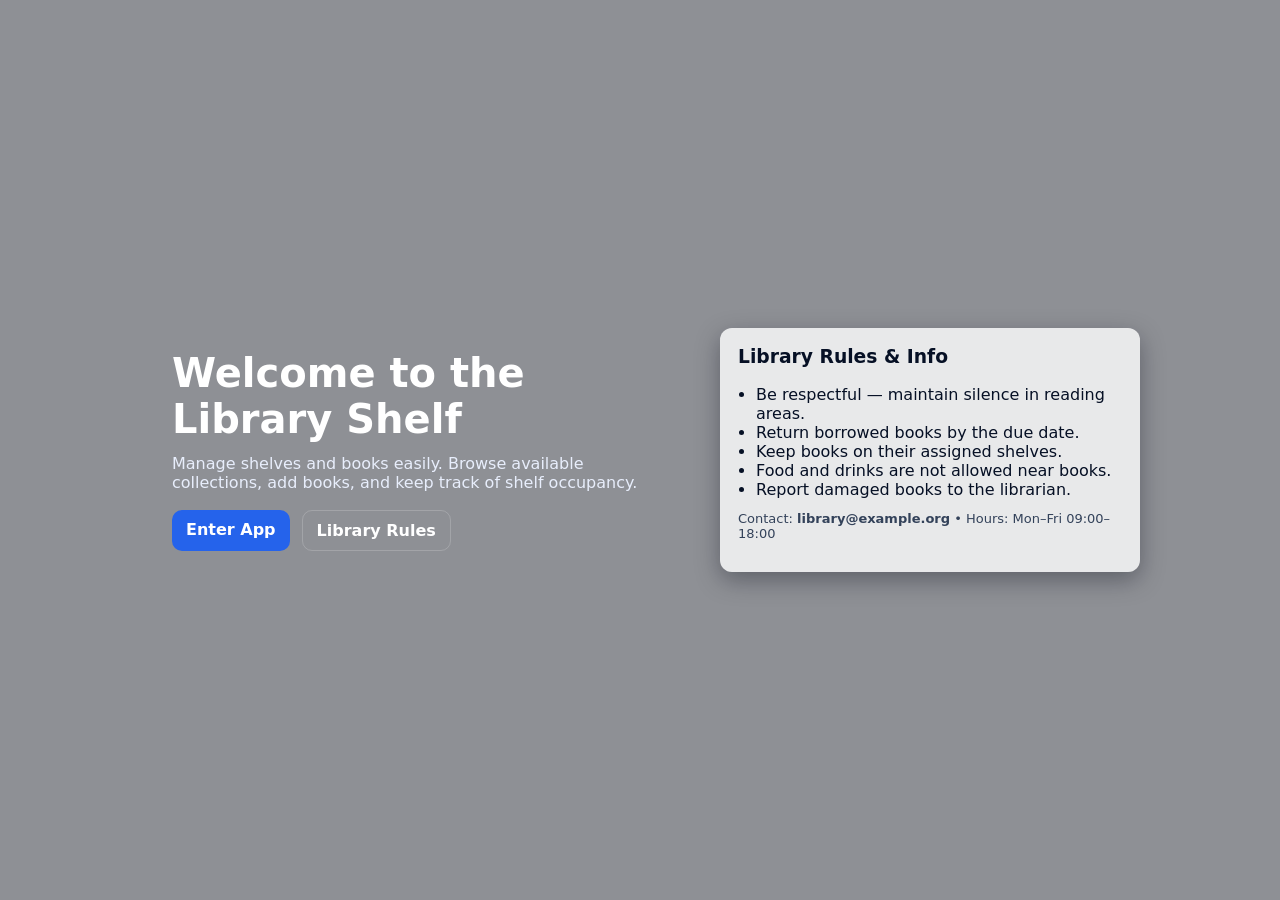
==== src/main/resources/static/index.html @ 95181f1b "Initial import: library-shelf project" ====
<!doctype html>
<html lang="en">
  <head>
    <meta charset="utf-8" />
    <meta name="viewport" content="width=device-width,initial-scale=1" />
    <title>Welcome — Library Shelf</title>
    <style>
      :root{ --overlay: rgba(6,10,20,0.45); --card:#ffffffcc; --accent:#2563eb; --muted:#eef2ff }
      *{box-sizing:border-box}
      html,body{height:100%;margin:0;font-family:Inter, system-ui, -apple-system, "Segoe UI", Roboto, Arial;color:#fff}
      body{background-image: url('https://images.unsplash.com/photo-1519681393784-d120267933ba?auto=format&fit=crop&w=2000&q=80'); background-size:cover; background-position:center;}
      .overlay{position:fixed;inset:0;background:var(--overlay);display:flex;align-items:center;justify-content:center;padding:24px}
      .welcome{max-width:1000px;width:100%;display:grid;grid-template-columns:1fr 420px;gap:24px;align-items:center}
      .hero{padding:32px;background:transparent}
      h1{font-size:40px;margin:0 0 12px}
      p.lead{margin:0 0 18px;color:#e8eefc;font-size:16px}
      .card{background:var(--card);color:#061025;padding:18px;border-radius:12px;box-shadow:0 8px 24px rgba(4,6,20,0.35)}
      .card h3{margin-top:0}
      .rules{margin:0;padding-left:18px}
      .actions{display:flex;gap:12px;margin-top:16px}
      .btn{display:inline-block;padding:10px 14px;border-radius:10px;background:var(--accent);color:#fff;text-decoration:none;font-weight:600}
      .btn.secondary{background:transparent;color:#fff;border:1px solid rgba(255,255,255,0.18)}
      @media(max-width:900px){ .welcome{grid-template-columns:1fr; } .hero{order:2} }
    </style>
  </head>
  <body>
    <div class="overlay">
      <div class="welcome">
        <div class="hero">
          <h1>Welcome to the Library Shelf</h1>
          <p class="lead">Manage shelves and books easily. Browse available collections, add books, and keep track of shelf occupancy.</p>
          <div class="actions">
            <a class="btn" href="/app.html">Enter App</a>
            <a class="btn secondary" href="#rules">Library Rules</a>
          </div>
        </div>
        <div class="card" id="rules">
          <h3>Library Rules & Info</h3>
          <ul class="rules">
            <li>Be respectful — maintain silence in reading areas.</li>
            <li>Return borrowed books by the due date.</li>
            <li>Keep books on their assigned shelves.</li>
            <li>Food and drinks are not allowed near books.</li>
            <li>Report damaged books to the librarian.</li>
          </ul>
          <p style="margin-top:12px;color:#33425a;font-size:13px">Contact: <strong>library@example.org</strong> • Hours: Mon–Fri 09:00–18:00</p>
        </div>
      </div>
    </div>
  </body>
</html>
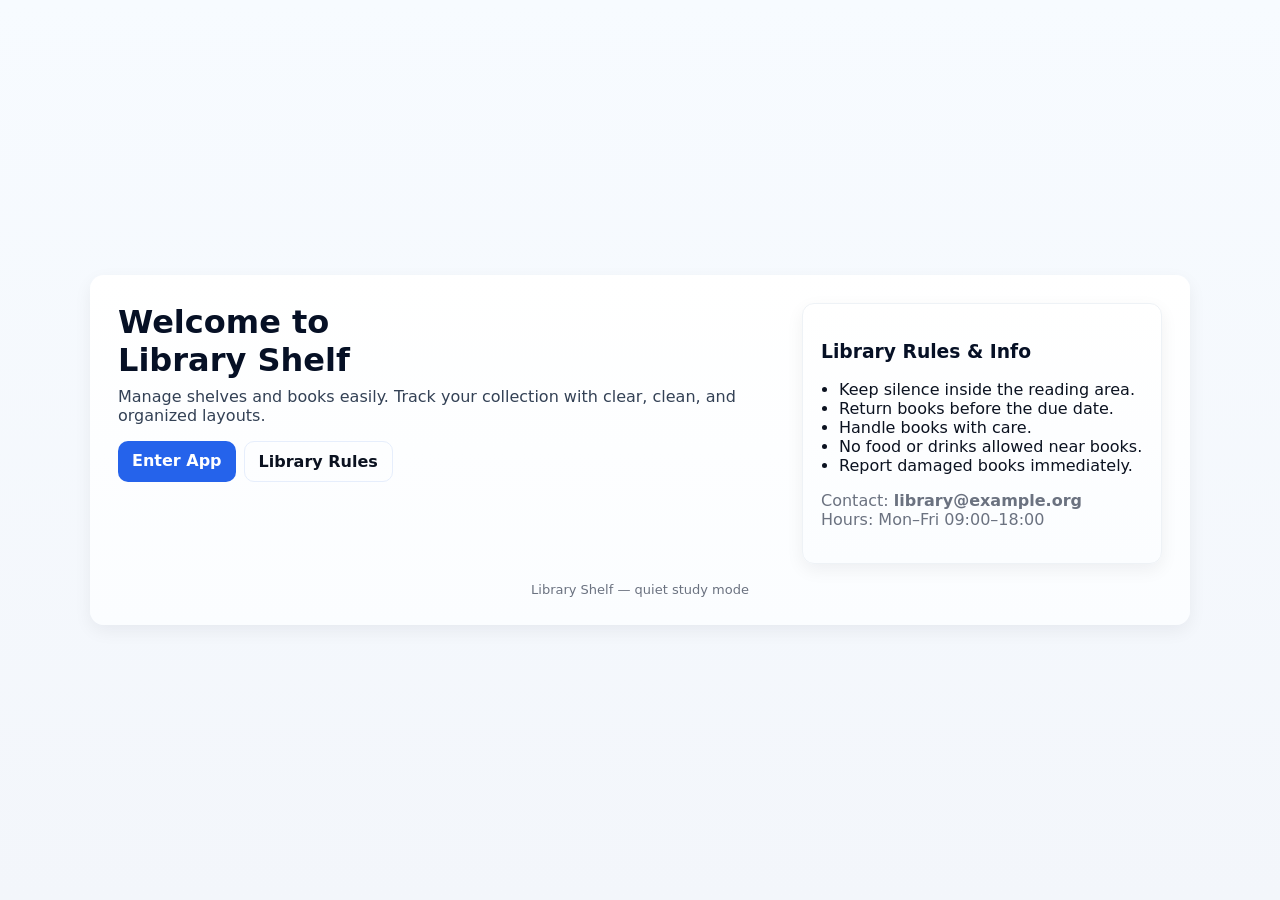
==== commit 852a75e7: "uichange" ====
--- a/src/main/resources/static/index.html
+++ b/src/main/resources/static/index.html
@@ -4,48 +4,40 @@
     <meta charset="utf-8" />
     <meta name="viewport" content="width=device-width,initial-scale=1" />
     <title>Welcome — Library Shelf</title>
-    <style>
-      :root{ --overlay: rgba(6,10,20,0.45); --card:#ffffffcc; --accent:#2563eb; --muted:#eef2ff }
-      *{box-sizing:border-box}
-      html,body{height:100%;margin:0;font-family:Inter, system-ui, -apple-system, "Segoe UI", Roboto, Arial;color:#fff}
-      body{background-image: url('https://images.unsplash.com/photo-1519681393784-d120267933ba?auto=format&fit=crop&w=2000&q=80'); background-size:cover; background-position:center;}
-      .overlay{position:fixed;inset:0;background:var(--overlay);display:flex;align-items:center;justify-content:center;padding:24px}
-      .welcome{max-width:1000px;width:100%;display:grid;grid-template-columns:1fr 420px;gap:24px;align-items:center}
-      .hero{padding:32px;background:transparent}
-      h1{font-size:40px;margin:0 0 12px}
-      p.lead{margin:0 0 18px;color:#e8eefc;font-size:16px}
-      .card{background:var(--card);color:#061025;padding:18px;border-radius:12px;box-shadow:0 8px 24px rgba(4,6,20,0.35)}
-      .card h3{margin-top:0}
-      .rules{margin:0;padding-left:18px}
-      .actions{display:flex;gap:12px;margin-top:16px}
-      .btn{display:inline-block;padding:10px 14px;border-radius:10px;background:var(--accent);color:#fff;text-decoration:none;font-weight:600}
-      .btn.secondary{background:transparent;color:#fff;border:1px solid rgba(255,255,255,0.18)}
-      @media(max-width:900px){ .welcome{grid-template-columns:1fr; } .hero{order:2} }
-    </style>
+    <link rel="stylesheet" href="styles.css" />
   </head>
-  <body>
-    <div class="overlay">
-      <div class="welcome">
-        <div class="hero">
-          <h1>Welcome to the Library Shelf</h1>
-          <p class="lead">Manage shelves and books easily. Browse available collections, add books, and keep track of shelf occupancy.</p>
+
+  <body class="welcome-body">
+    <div class="welcome-hero" role="main">
+      <div class="welcome-inner">
+        <div class="hero-left">
+          <h1>Welcome to <span class="brand">Library Shelf</span></h1>
+          <p class="lead">
+            Manage shelves and books easily. Track your collection with clear, clean, and organized layouts.
+          </p>
+
           <div class="actions">
-            <a class="btn" href="/app.html">Enter App</a>
-            <a class="btn secondary" href="#rules">Library Rules</a>
+            <a class="btn primary" href="app.html">Enter App</a>
+            <a class="btn ghost" href="#rules">Library Rules</a>
           </div>
         </div>
-        <div class="card" id="rules">
+
+        <aside class="hero-card card" id="rules">
           <h3>Library Rules & Info</h3>
           <ul class="rules">
-            <li>Be respectful — maintain silence in reading areas.</li>
-            <li>Return borrowed books by the due date.</li>
-            <li>Keep books on their assigned shelves.</li>
-            <li>Food and drinks are not allowed near books.</li>
-            <li>Report damaged books to the librarian.</li>
+            <li>Keep silence inside the reading area.</li>
+            <li>Return books before the due date.</li>
+            <li>Handle books with care.</li>
+            <li>No food or drinks allowed near books.</li>
+            <li>Report damaged books immediately.</li>
           </ul>
-          <p style="margin-top:12px;color:#33425a;font-size:13px">Contact: <strong>library@example.org</strong> • Hours: Mon–Fri 09:00–18:00</p>
-        </div>
+          <p class="muted meta">
+            Contact: <strong>library@example.org</strong><br/>Hours: Mon–Fri 09:00–18:00
+          </p>
+        </aside>
       </div>
+
+      <footer class="welcome-footer small muted">Library Shelf — quiet study mode</footer>
     </div>
   </body>
 </html>
--- a/src/main/resources/static/styles.css
+++ b/src/main/resources/static/styles.css
@@ -0,0 +1,96 @@
+:root{
+  --bg:#f6f8fb;
+  --card:#ffffff;
+  --accent:#2563eb;
+  --muted:#6b7280;
+  --danger:#ef4444;
+  --radius:10px;
+  --gap:14px;
+  --shadow-soft: 0 6px 18px rgba(16,24,40,0.06);
+  font-family: Inter, system-ui, -apple-system, "Segoe UI", Roboto, "Helvetica Neue", Arial;
+}
+
+/* reset / base */
+*{box-sizing:border-box}
+html,body{height:100%; margin:0; color:#111; background:var(--bg)}
+body{ -webkit-font-smoothing:antialiased; -moz-osx-font-smoothing:grayscale}
+
+/* shared max width */
+.app-root, .app-main, .container, .page-wrapper { max-width:1200px; margin-left:auto; margin-right:auto; padding-left:12px; padding-right:12px }
+
+/* welcome page (clean color) */
+.welcome-body{min-height:100vh; display:flex; align-items:center; justify-content:center; background: linear-gradient(180deg,#f7fbff,#f3f6fb)}
+.welcome-hero{background:linear-gradient(180deg,#ffffff,#fbfdff); padding:28px; border-radius:14px; width:calc(100% - 48px); max-width:1100px; color:#061025; box-shadow:var(--shadow-soft)}
+.welcome-inner{display:grid;grid-template-columns:1fr 360px;gap:22px;align-items:start}
+.hero-left h1{font-size:32px;margin:0 0 8px}
+.brand{font-weight:800;color:#061025}
+.lead{margin:0 0 16px;color:#334155}
+.hero-card.card{background:linear-gradient(180deg,#ffffff,#fbfdff);color:#061025;padding:18px;border-radius:12px;box-shadow:var(--shadow-soft)}
+.rules{margin:8px 0 0;padding-left:18px;color:#0b1220}
+.actions{display:flex;gap:12px;margin-top:12px}
+.btn{display:inline-block;padding:10px 14px;border-radius:10px;background:var(--accent);color:#fff;text-decoration:none;font-weight:600;border:0;cursor:pointer}
+.btn.secondary{background:transparent;color:#334155;border:1px solid rgba(15,23,42,0.06)}
+.btn.ghost{background:transparent;border:1px solid #e6eefc;color:#0b1220}
+.small{font-size:13px}
+.muted{color:var(--muted)}
+.welcome-footer{margin-top:18px;text-align:center;color:var(--muted)}
+
+/* app page header (clean light background) */
+.app-header{display:flex; align-items:center; padding:14px 12px; gap:12px; max-width:1200px;margin:18px auto; background:transparent}
+.brand{display:flex; gap:12px; align-items:center}
+.logo{font-size:28px; line-height:1; background:#fff;padding:6px;border-radius:8px; box-shadow:var(--shadow-soft)}
+.app-header h1{margin:0;font-size:20px; color:#0b1220; font-weight:700; padding:6px 10px; border-radius:8px; display:inline-block}
+.subtitle{font-size:13px;color:#0b1220}
+.top-nav{display:flex; gap:8px; margin-left:auto}
+.nav-btn{padding:8px 12px; border-radius:8px; text-decoration:none; color:#0f172a; background:#eef6ff; border:0; cursor:pointer}
+.nav-btn.active{background:rgba(37,99,235,0.08); color:var(--accent)}
+
+/* layout */
+.app-main{max-width:1200px;margin:6px auto;padding:8px 12px 60px; display:block}
+.panel{background:transparent; padding:0; margin-bottom:12px}
+.panel > .toolbar, .panel-top{background:linear-gradient(180deg,#fff,#fff); padding:12px; border-radius:8px; box-shadow:var(--shadow-soft); margin-bottom:12px}
+
+/* columns / sidebar */
+.columns{display:flex;gap:18px;align-items:flex-start}
+.col{flex:1}
+.aside{width:320px;flex:0 0 320px}
+.card{padding:12px;border-radius:8px;background:#fff;border:1px solid #eef2f6; box-shadow:var(--shadow-soft)}
+.card-compact{padding:12px;border-radius:10px;background:linear-gradient(180deg,#ffffff,#fbfdff);box-shadow:var(--shadow-soft)}
+.mini-form input, .mini-form select{width:100%;padding:8px;margin-top:8px;border-radius:8px;border:1px solid #e6e9ef}
+.mini-form .btn{padding:8px 10px;border-radius:8px;background:var(--accent);color:white;border:0}
+.actions{display:flex; gap:8px; margin-top:12px}
+.btn.muted{background:#eef2ff;color:#334155}
+
+/* grid / shelves */
+.grid{display:grid; gap:14px}
+.shelves-grid{grid-template-columns:repeat(auto-fill,minmax(240px,1fr))}
+.shelf-card{padding:14px;border-radius:12px;background:linear-gradient(180deg,#fff,#fcfdff);box-shadow:var(--shadow-soft);border:1px solid #eef6ff}
+.shelf-title{font-weight:700;margin-bottom:6px}
+.occupancy{font-size:13px;color:var(--muted);margin-bottom:8px}
+.book-list{margin-top:8px}
+.book-item{padding:8px 0;border-top:1px dashed #f1f5f9}
+.book-item:first-child{border-top:0}
+
+/* toolbar / search */
+.toolbar{display:flex; gap:8px; align-items:center}
+#searchInput{flex:1; padding:8px; border-radius:8px; border:1px solid #e6e9ef}
+
+/* modal */
+.modal{position:fixed; inset:0; display:flex; align-items:center; justify-content:center; background:rgba(4,6,15,0.08); z-index:1000}
+.modal.hidden{display:none}
+.modal-content{background:#fff; padding:16px; width:640px; max-width:92%; border-radius:12px; position:relative; box-shadow:var(--shadow-soft)}
+.modal-close{position:absolute; right:10px; top:10px; border:0; background:#f3f4f6; font-size:18px; cursor:pointer; width:36px; height:36px; display:flex; align-items:center; justify-content:center; border-radius:50%; color:var(--muted); font-weight:600}
+.modal-close:hover{background:#eef2ff; color:var(--accent)}
+
+/* footer */
+.app-footer{padding:12px 20px; text-align:center; color:var(--muted)}
+
+/* responsive */
+@media (max-width:980px){
+  .columns{flex-direction:column}
+  .aside{width:auto;flex:0 0 auto}
+  .welcome-inner{grid-template-columns:1fr}
+  .nav-btn{padding:8px 10px}
+  .shelves-grid{grid-template-columns:repeat(auto-fill,minmax(180px,1fr))}
+  .actions{flex-direction:column}
+}
